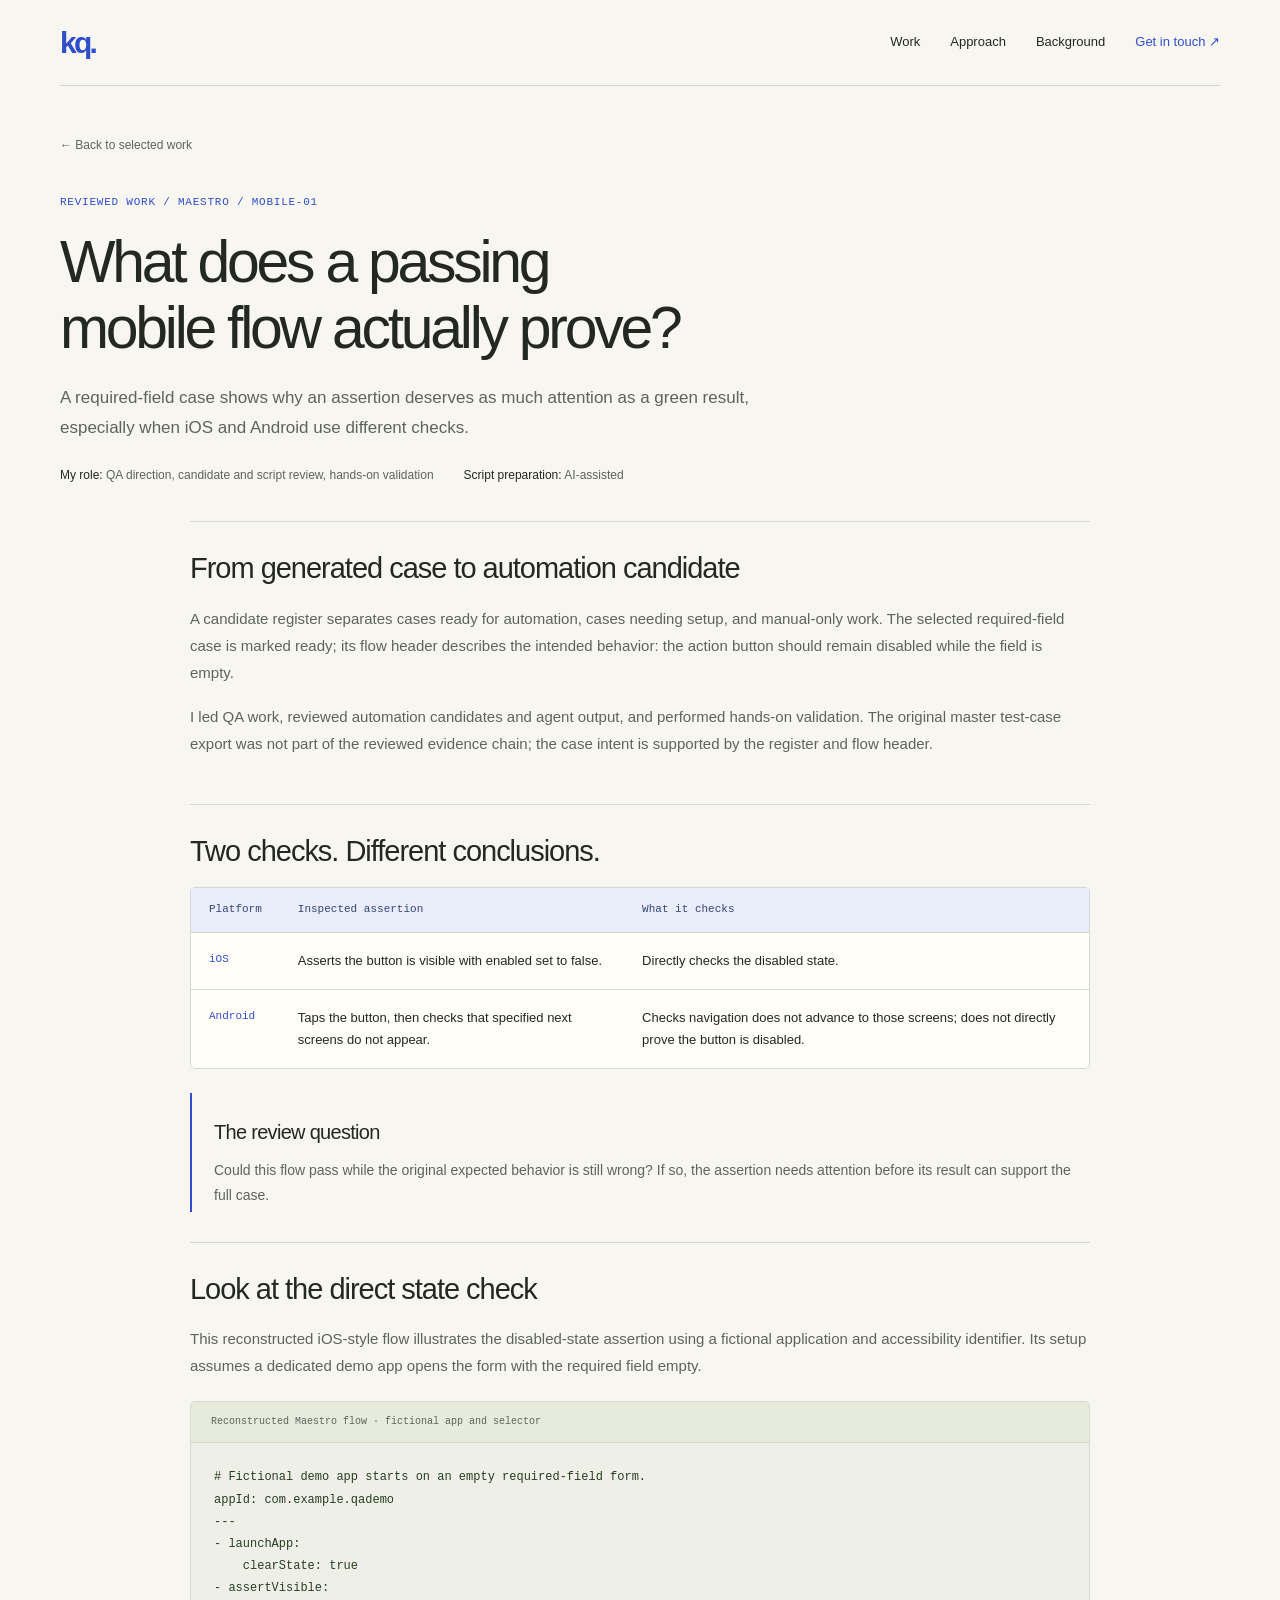
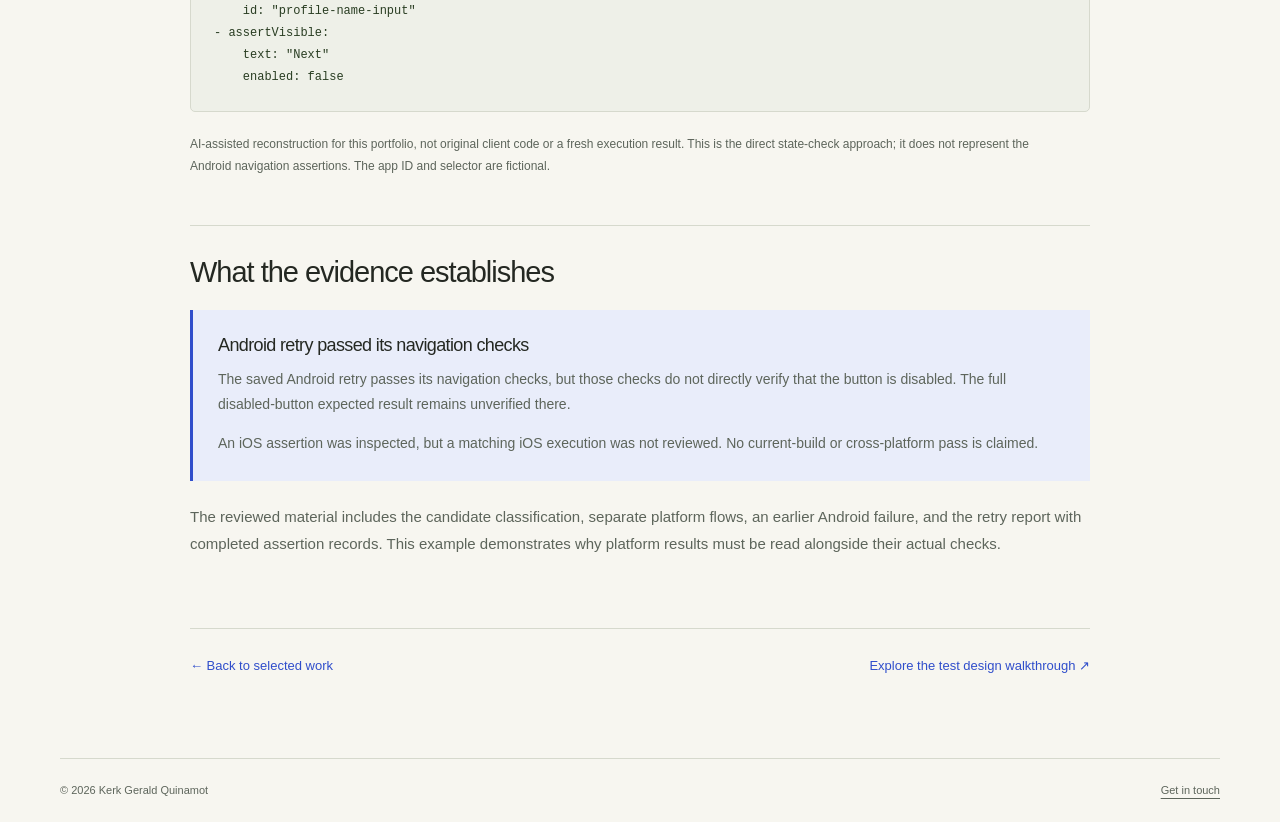
==== maestro.html @ 34e2d907 "Publish visual QA showcase and guided testing walkthrough" ====
<!doctype html><html lang="en"><head><meta charset="utf-8"><meta name="viewport" content="width=device-width,initial-scale=1"><title>Maestro mobile testing | Kerk Gerald Quinamot</title><meta name="description" content="A mobile QA example about automation candidates, platform assertions, and the scope of a saved Android result."><link rel="icon" href="favicon.svg" type="image/svg+xml"><link rel="stylesheet" href="styles.css"><script src="site.js" defer></script></head><body><a class="skip" href="#main">Skip to content</a><header class="topbar"><nav class="nav wrap" aria-label="Main navigation"><a class="brand" href="index.html#top" aria-label="Kerk, homepage">kq.</a><div class="nav-links"><a href="index.html#work">Work</a><a href="index.html#approach">Approach</a><a href="index.html#profile">Background</a><a class="nav-contact" href="index.html#contact">Get in touch ↗</a></div></nav></header>
<main class="wrap" id="main"><header class="detail-hero"><a class="back" href="index.html#work">← Back to selected work</a><p class="eyebrow">Reviewed work / Maestro / MOBILE-01</p><h1>What does a passing<br>mobile flow actually prove?</h1><p class="detail-intro">A required-field case shows why an assertion deserves as much attention as a green result, especially when iOS and Android use different checks.</p><div class="detail-meta"><span><strong>My role:</strong> QA direction, candidate and script review, hands-on validation</span><span><strong>Script preparation:</strong> AI-assisted</span></div></header>
<div class="detail-body">
<section class="case-section"><h2>From generated case to automation candidate</h2><p>A candidate register separates cases ready for automation, cases needing setup, and manual-only work. The selected required-field case is marked ready; its flow header describes the intended behavior: the action button should remain disabled while the field is empty.</p><p>I led QA work, reviewed automation candidates and agent output, and performed hands-on validation. The original master test-case export was not part of the reviewed evidence chain; the case intent is supported by the register and flow header.</p></section>
<section class="case-section"><h2>Two checks. Different conclusions.</h2><div class="table-scroll" tabindex="0" role="region" aria-label="Platform assertion comparison"><table><thead><tr><th>Platform</th><th>Inspected assertion</th><th>What it checks</th></tr></thead><tbody><tr><td>iOS</td><td>Asserts the button is visible with enabled set to false.</td><td>Directly checks the disabled state.</td></tr><tr><td>Android</td><td>Taps the button, then checks that specified next screens do not appear.</td><td>Checks navigation does not advance to those screens; does not directly prove the button is disabled.</td></tr></tbody></table></div><div class="annotation"><h3>The review question</h3><p>Could this flow pass while the original expected behavior is still wrong? If so, the assertion needs attention before its result can support the full case.</p></div></section>
<section class="case-section"><h2>Look at the direct state check</h2><p>This reconstructed iOS-style flow illustrates the disabled-state assertion using a fictional application and accessibility identifier. Its setup assumes a dedicated demo app opens the form with the required field empty.</p><div class="code-block"><div class="code-label">Reconstructed Maestro flow · fictional app and selector</div><pre tabindex="0" aria-label="Reconstructed Maestro disabled state example"><code># Fictional demo app starts on an empty required-field form.
appId: com.example.qademo
---
- launchApp:
    clearState: true
- assertVisible:
    id: "profile-name-input"
- assertVisible:
    text: "Next"
    enabled: false</code></pre></div><p class="note">AI-assisted reconstruction for this portfolio, not original client code or a fresh execution result. This is the direct state-check approach; it does not represent the Android navigation assertions. The app ID and selector are fictional.</p></section>
<section class="case-section"><h2>What the evidence establishes</h2><div class="result-box"><h3>Android retry passed its navigation checks</h3><p>The saved Android retry passes its navigation checks, but those checks do not directly verify that the button is disabled. The full disabled-button expected result remains unverified there.</p><p>An iOS assertion was inspected, but a matching iOS execution was not reviewed. No current-build or cross-platform pass is claimed.</p></div><p>The reviewed material includes the candidate classification, separate platform flows, an earlier Android failure, and the retry report with completed assertion records. This example demonstrates why platform results must be read alongside their actual checks.</p></section>
<div class="related"><a href="index.html#work">← Back to selected work</a><a href="test-design.html">Explore the test design walkthrough ↗</a></div>
</div></main><footer class="wrap footer detail-footer"><span>© 2026 Kerk Gerald Quinamot</span><a href="index.html#contact">Get in touch</a></footer></body></html>
---- styles.css ----
@charset "UTF-8";
:root{--paper:#f7f6f0;--white:#fffef9;--ink:#242822;--sub:#5d655b;--line:#d6d9cd;--blue:#304ecb;--wash:#e9edfa;--sage:#e8edde;--mono:ui-monospace,SFMono-Regular,Consolas,monospace}
*{box-sizing:border-box}html{scroll-padding-top:100px}body{margin:0;background:var(--paper);color:var(--ink);font-family:Arial,Helvetica,sans-serif;font-size:16px;line-height:1.6;-webkit-font-smoothing:antialiased}a{color:inherit;text-decoration:none}button{font:inherit}a,button{-webkit-tap-highlight-color:transparent}a:focus-visible,button:focus-visible,[tabindex]:focus-visible{outline:3px solid var(--blue);outline-offset:5px}h1,h2,h3,h4,p{margin:0}h1,h2,h3,h4{font-weight:500;line-height:1.12;letter-spacing:-.035em}p{color:var(--sub)}a:hover{color:var(--blue)}.wrap{width:min(1160px,calc(100% - 96px));margin:auto}.skip{position:fixed;top:-80px;left:16px;background:var(--blue);color:#fff;padding:12px;z-index:99}.skip:focus{top:12px}.topbar{position:sticky;top:0;z-index:10;background:rgba(247,246,240,.97)}.nav{min-height:86px;display:flex;align-items:center;justify-content:space-between;border-bottom:1px solid var(--line);gap:30px}.brand{color:var(--blue);font-size:30px;font-weight:bold;letter-spacing:-.09em}.nav-links{display:flex;align-items:center;gap:30px;font-size:13px}.nav-links a{padding:10px 0}.nav-links .nav-contact{color:var(--blue)}.eyebrow{font-family:var(--mono);font-size:11px;letter-spacing:.07em;text-transform:uppercase;color:var(--blue);line-height:1.7}.section{padding:80px 0;border-top:1px solid var(--line)}.hero{padding:68px 0 57px}.hero-grid{display:grid;grid-template-columns:1.2fr 1fr;align-items:center;gap:65px}.hero h1{font-size:clamp(50px,5.3vw,76px);letter-spacing:-.065em;line-height:1.02;margin:23px 0}.hero h1 em{font-style:normal;color:var(--blue)}.hero-intro{font-size:17px;max-width:480px;line-height:1.75}.hero-links{display:flex;gap:25px;align-items:center;flex-wrap:wrap;margin-top:30px}.button{display:inline-flex;align-items:center;justify-content:center;gap:24px;background:var(--blue);color:#fff;border:1px solid var(--blue);padding:13px 19px;border-radius:4px;font-size:13px;transition:background .18s,transform .18s}.button:hover{color:white;background:#243cab;transform:translateY(-2px)}.text-link{font-size:13px;text-decoration:underline;text-underline-offset:5px}.hero-footer{display:flex;gap:22px;margin-top:52px;font-size:12px;color:var(--sub)}.hero-footer span+span:before{content:"/";margin-right:22px;color:#a5ab9a}.inspection{background:var(--sage);border:1px solid #d6ddca;border-radius:8px;padding:25px}.inspection-top{display:flex;justify-content:space-between;font:10px/1.6 var(--mono);text-transform:uppercase;letter-spacing:.04em;color:var(--sub);margin-bottom:23px}.mock-form{background:var(--white);padding:26px;border:1px solid #dce0d3;border-radius:5px;box-shadow:0 12px 24px #25310b08}.mock-form h3{font-size:21px;margin-bottom:22px}.mock-label{font-size:11px;color:var(--sub);margin-bottom:6px}.mock-input{padding:11px 12px;border:1px solid #939e85;border-radius:3px;font-size:14px;display:flex;justify-content:space-between;gap:10px;background:#fff}.mock-input .cursor{color:var(--blue)}.mock-meta{display:flex;justify-content:space-between;font:10px/1.6 var(--mono);color:var(--sub);margin-top:8px;gap:10px}.mock-save{display:inline-block;margin-top:23px;background:#e9edde;color:#4e5946;padding:7px 20px;font-size:12px;border-radius:3px}.margin-note{display:flex;align-items:flex-start;gap:14px;margin-top:20px;color:var(--blue);font-size:13px;line-height:1.55}.note-mark{font:20px/1 var(--mono)}.inspection-foot{display:flex;justify-content:space-between;gap:15px;border-top:1px solid #cbd4be;padding-top:15px;margin-top:22px;font:10px/1.6 var(--mono);color:#59634f}.section-head{display:flex;justify-content:space-between;align-items:flex-end;gap:50px;margin-bottom:34px}.section-head h2{font-size:42px;letter-spacing:-.055em;margin-top:12px}.section-head>p{font-size:14px;max-width:320px;line-height:1.75}.work-feature{display:grid;grid-template-columns:1.1fr 1fr;border:1px solid var(--line);background:var(--white);border-radius:6px;overflow:hidden}.work-visual{padding:38px;background:var(--wash);display:flex;flex-direction:column;justify-content:center;min-height:300px}.artifact-header{display:flex;justify-content:space-between;gap:20px;font:10px/1.6 var(--mono);color:var(--blue);margin-bottom:28px}.case-mini{background:var(--white);border:1px solid #d1d8ef;border-radius:4px;overflow:hidden}.case-mini>div{display:grid;grid-template-columns:50px 1fr 65px;gap:14px;padding:15px 18px;border-bottom:1px solid #e4e7ef;font-size:12px;align-items:center}.case-mini>div:last-child{border-bottom:0}.case-mini .mini-head{font:10px/1.6 var(--mono);color:var(--sub);background:#f4f5fc}.case-mini .focus-row{background:#f1f3fc}.case-mini .case-no{font:10px var(--mono);color:var(--blue)}.case-mini .case-kind{font-size:10px;color:var(--sub)}.preview-caption{font-size:11px;color:#57648c;margin-top:16px}.work-description{padding:36px 38px;display:flex;flex-direction:column;align-items:flex-start}.work-description h3{font-size:31px;margin:14px 0 17px}.work-description>p:not(.eyebrow){font-size:14px;line-height:1.8}.work-description .card-link{margin-top:25px}.card-link{display:inline-flex;gap:24px;align-items:center;font-size:13px;color:var(--blue);padding:8px 0;border-bottom:1px solid currentColor}.card-link span{transition:transform .18s}.card-link:hover span{transform:translateX(5px)}.supporting-grid{display:grid;grid-template-columns:1fr 1fr;gap:25px;margin-top:25px}.work-card{background:var(--white);border:1px solid var(--line);border-radius:6px;overflow:hidden}.work-card .work-description{padding:28px 30px}.work-card h3{font-size:27px}.code-preview{padding:28px 30px;background:#eaedde;min-height:186px;display:flex;flex-direction:column;justify-content:center;overflow:hidden}.code-preview.blue{background:#e9edf6}.code-preview .eyebrow{font-size:10px;margin-bottom:17px}.code-line{font:12px/1.9 var(--mono);color:#34412d;overflow-wrap:anywhere}.code-line .syntax{color:var(--blue)}.code-line.indent{padding-left:20px}.small-tag{font:10px/1.5 var(--mono);color:var(--sub);border:1px solid var(--line);padding:5px 8px;display:inline-block;margin-top:18px}.approach-layout{display:grid;grid-template-columns:1fr 1.2fr;gap:100px}.approach-layout h2{font-size:42px;margin-top:14px;max-width:370px}.approach-layout>div>p:not(.eyebrow){margin-top:22px;font-size:15px;line-height:1.8}.practice-item{padding:21px 0;border-bottom:1px solid var(--line);display:grid;grid-template-columns:28px 1fr;gap:20px}.practice-item:first-child{padding-top:0}.practice-item .number{font:11px/1.8 var(--mono);color:var(--blue)}.practice-item h3{font-size:20px;margin-bottom:9px}.practice-item p{font-size:14px}.tool-line{margin-top:24px;font-size:12px;color:var(--sub);line-height:1.9}.tool-line strong{font-weight:500;color:var(--ink)}.background-grid{display:grid;grid-template-columns:1fr 1.2fr;gap:100px}.background-grid h2{font-size:42px;margin-top:13px}.background-grid>div>p:not(.eyebrow){font-size:15px;line-height:1.8;margin-top:20px;max-width:370px}.facts{margin:0}.facts>div{padding:19px 0;border-bottom:1px solid var(--line);display:grid;grid-template-columns:125px 1fr;gap:20px}.facts>div:first-child{padding-top:0}.facts dt{font:10px/1.7 var(--mono);color:var(--sub);text-transform:uppercase}.facts dd{margin:0;font-size:14px}.contact{padding:65px 0 35px}.contact-grid{display:flex;justify-content:space-between;align-items:center;gap:50px}.contact h2{font-size:44px;margin:12px 0 17px}.contact p{font-size:14px;max-width:420px}.email{font-size:21px;color:var(--blue);text-decoration:underline;text-underline-offset:8px;overflow-wrap:anywhere}.footer{border-top:1px solid var(--line);padding:23px 0;margin-top:55px;display:flex;justify-content:space-between;gap:30px;font-size:11px;color:var(--sub)}.footer a{text-decoration:underline;text-underline-offset:4px}.anchor{display:block;scroll-margin-top:100px}.enter{animation:enter .5s ease both}@keyframes enter{from{opacity:.6;transform:translateY(12px)}to{opacity:1;transform:none}}
.hero .eyebrow{font-size:12px;letter-spacing:.025em}
/* Detail pages use the same identity, with room for the work itself. */
.detail-hero{padding:45px 0 36px}.back{font-size:12px;color:var(--sub);display:inline-block;margin-bottom:38px}.detail-hero h1{font-size:clamp(38px,4.6vw,62px);max-width:850px;letter-spacing:-.055em;margin:17px 0 22px}.detail-intro{font-size:17px;max-width:760px;line-height:1.75}.detail-meta{display:flex;gap:30px;flex-wrap:wrap;margin-top:24px;font-size:12px;color:var(--sub)}.detail-meta strong{font-weight:500;color:var(--ink)}.walk-nav{display:flex;gap:0;border:1px solid var(--line);border-radius:5px;overflow:hidden;margin:12px 0 30px;background:var(--white)}.walk-nav a{flex:1;padding:15px 14px;font-size:12px;line-height:1.5;border-right:1px solid var(--line)}.walk-nav a:last-child{border:0}.walk-nav .step-no{display:block;font:10px/1.6 var(--mono);color:var(--sub);margin-bottom:5px}.walk-nav a[aria-current="step"]{background:var(--blue);color:#fff}.walk-nav a[aria-current="step"] .step-no{color:#dce3ff}.walk-nav a:hover{background:#e8ecf8;color:var(--blue)}.walk-stage{padding:33px 0 42px;border-top:1px solid var(--line);scroll-margin-top:105px}.walk-stage h2{font-size:33px;margin:12px 0 24px}.walk-stage>p{max-width:800px;font-size:15px;line-height:1.8;margin-bottom:24px}.walk-grid{display:grid;grid-template-columns:1fr 1fr;gap:38px;align-items:start}.artifact{border:1px solid var(--line);background:var(--white);border-radius:5px;padding:28px}.artifact h3{font-size:22px;margin:12px 0 17px}.artifact p,.artifact li{font-size:14px;line-height:1.8}.artifact ul{margin:14px 0 0;padding-left:20px}.artifact li+li{margin-top:10px}.annotation{border-left:2px solid var(--blue);padding:4px 0 4px 22px;margin-top:24px}.annotation h3{font-size:18px;margin-bottom:12px}.annotation p{font-size:14px;line-height:1.8}.risk-list{list-style:none;margin:0;padding:0}.risk-list li{padding:20px 0;border-top:1px solid var(--line);display:grid;grid-template-columns:110px 1fr;gap:30px}.risk-list strong{font-size:13px;font-weight:500;color:var(--blue)}.risk-list p{font-size:14px;line-height:1.8}.table-scroll{overflow-x:auto;border:1px solid var(--line);border-radius:5px;background:var(--white)}table{border-collapse:collapse;width:100%;text-align:left;min-width:600px;font-size:13px}th{padding:13px 18px;background:#e9edfa;color:#354477;font:11px/1.6 var(--mono);border-bottom:1px solid var(--line)}td{padding:17px 18px;border-bottom:1px solid var(--line);vertical-align:top;line-height:1.7}tr:last-child td{border-bottom:0}td:first-child{font:11px/1.8 var(--mono);color:var(--blue)}.code-block{background:#eef0e8;border:1px solid var(--line);border-radius:5px;overflow:hidden;margin:22px 0}.code-label{font:10px/1.6 var(--mono);padding:12px 20px;border-bottom:1px solid var(--line);color:var(--sub);background:#e6ebdc}.code-block pre{font:12px/1.85 var(--mono);padding:23px;margin:0;overflow:auto;color:#293d22}.code-block pre code{font:inherit}.note{font-size:12px!important;color:var(--sub);line-height:1.8;max-width:850px}.walk-controls{display:flex;justify-content:space-between;align-items:center;gap:20px;border-top:1px solid var(--line);padding:24px 0}.walk-controls[hidden],.walk-stage[hidden]{display:none}.walk-controls button{cursor:pointer}.walk-controls button:disabled{opacity:.45;cursor:default;transform:none}.walk-controls .previous{background:transparent;color:var(--blue)}.step-status{font:11px var(--mono);color:var(--sub)}.detail-body{max-width:900px;margin:0 auto;padding-bottom:30px}.case-section{padding:30px 0;border-top:1px solid var(--line)}.case-section h2{font-size:29px;margin-bottom:20px}.case-section>p{font-size:15px;line-height:1.8;margin-bottom:17px}.case-section h3{font-size:20px;margin:24px 0 14px}.case-section ul{color:var(--sub);font-size:14px;line-height:1.8;padding-left:20px}.result-box{padding:25px;background:var(--wash);border-left:3px solid var(--blue);margin:22px 0}.result-box h3{font-size:18px;margin:0 0 12px}.result-box p{font-size:14px;line-height:1.8}.result-box p+p{margin-top:13px}.related{display:flex;justify-content:space-between;gap:25px;flex-wrap:wrap;border-top:1px solid var(--line);padding:27px 0;margin-top:24px}.related a{font-size:13px;color:var(--blue)}.detail-footer{margin-top:24px}.labelled-list{margin:0}.labelled-list>div{display:grid;grid-template-columns:120px 1fr;gap:20px;padding:14px 0;border-bottom:1px solid var(--line)}.labelled-list dt{font-size:12px;color:var(--blue)}.labelled-list dd{margin:0;font-size:14px;color:var(--sub);line-height:1.8}
@media(max-width:900px){.wrap{width:calc(100% - 56px)}.hero-grid{gap:30px}.hero h1{font-size:55px}.inspection{padding:20px}.mock-form{padding:20px}.approach-layout,.background-grid{gap:45px}.work-visual{padding:25px}.work-description{padding:28px}.email{font-size:18px}.nav-links{gap:20px}}
@media(max-width:650px){html{scroll-padding-top:95px}.wrap{width:calc(100% - 36px)}.nav{min-height:77px;gap:20px}.brand{font-size:27px}.nav-links{gap:16px;font-size:11px}.nav-links .nav-contact{display:none}.hero{padding:38px 0}.hero-grid{grid-template-columns:1fr;gap:33px}.hero h1{font-size:51px;max-width:450px;margin:19px 0}.hero-intro{font-size:15px}.hero-links{margin-top:24px;gap:22px}.hero-footer{margin-top:28px;flex-wrap:wrap;gap:10px 16px;font-size:11px}.hero-footer span+span:before{margin-right:16px}.inspection{padding:20px}.mock-form{padding:22px}.section{padding:46px 0}.section-head{display:block;margin-bottom:25px}.section-head h2,.approach-layout h2,.background-grid h2{font-size:34px}.section-head>p{margin-top:18px;max-width:100%}.work-feature,.supporting-grid,.approach-layout,.background-grid,.walk-grid{grid-template-columns:1fr}.work-visual{padding:23px;min-height:250px}.work-description{padding:25px}.work-description h3{font-size:27px}.case-mini>div{grid-template-columns:38px 1fr 56px;padding:12px;gap:8px;font-size:11px}.supporting-grid{gap:20px;margin-top:20px}.code-preview{min-height:168px;padding:25px}.work-card .work-description{padding:25px}.approach-layout,.background-grid{gap:30px}.practice-item{gap:15px}.facts>div{grid-template-columns:100px 1fr;gap:15px}.contact{padding:45px 0 24px}.contact-grid{display:block}.contact h2{font-size:37px}.contact-grid>div+div{margin-top:28px}.email{font-size:clamp(14px,4.5vw,21px)}.footer{margin-top:37px;font-size:10px;gap:20px}.detail-hero{padding-top:25px}.back{margin-bottom:27px}.detail-hero h1{font-size:39px}.detail-intro{font-size:15px}.detail-meta{gap:10px}.walk-nav{flex-wrap:wrap}.walk-nav a{flex:1 1 33%;padding:11px;font-size:11px;border-bottom:1px solid var(--line)}.walk-nav a:nth-child(3){border-right:0}.walk-nav a:nth-child(n+4){border-bottom:0}.walk-stage h2{font-size:28px}.walk-stage{padding-top:22px}.walk-grid{gap:24px}.artifact{padding:22px}.risk-list li{grid-template-columns:1fr;gap:8px}.code-block pre{padding:17px;font-size:11px}.walk-controls{gap:8px}.walk-controls .button{padding:11px 14px;font-size:12px;gap:8px}.step-status{font-size:10px}.case-section h2{font-size:27px}.labelled-list>div{grid-template-columns:1fr;gap:6px}.result-box{padding:21px}.related{gap:18px}}
@media(prefers-reduced-motion:reduce){*,*:before,*:after{animation:none!important;transition:none!important;scroll-behavior:auto!important}}
@media print{.topbar,.walk-controls,.walk-nav,.hero-links,.back,.related{display:none!important}.wrap{width:100%}.walk-stage[hidden]{display:block!important}.section{padding:25px 0}.enter{animation:none}body{background:white}.work-feature,.work-card,.artifact,.case-section{break-inside:avoid}}
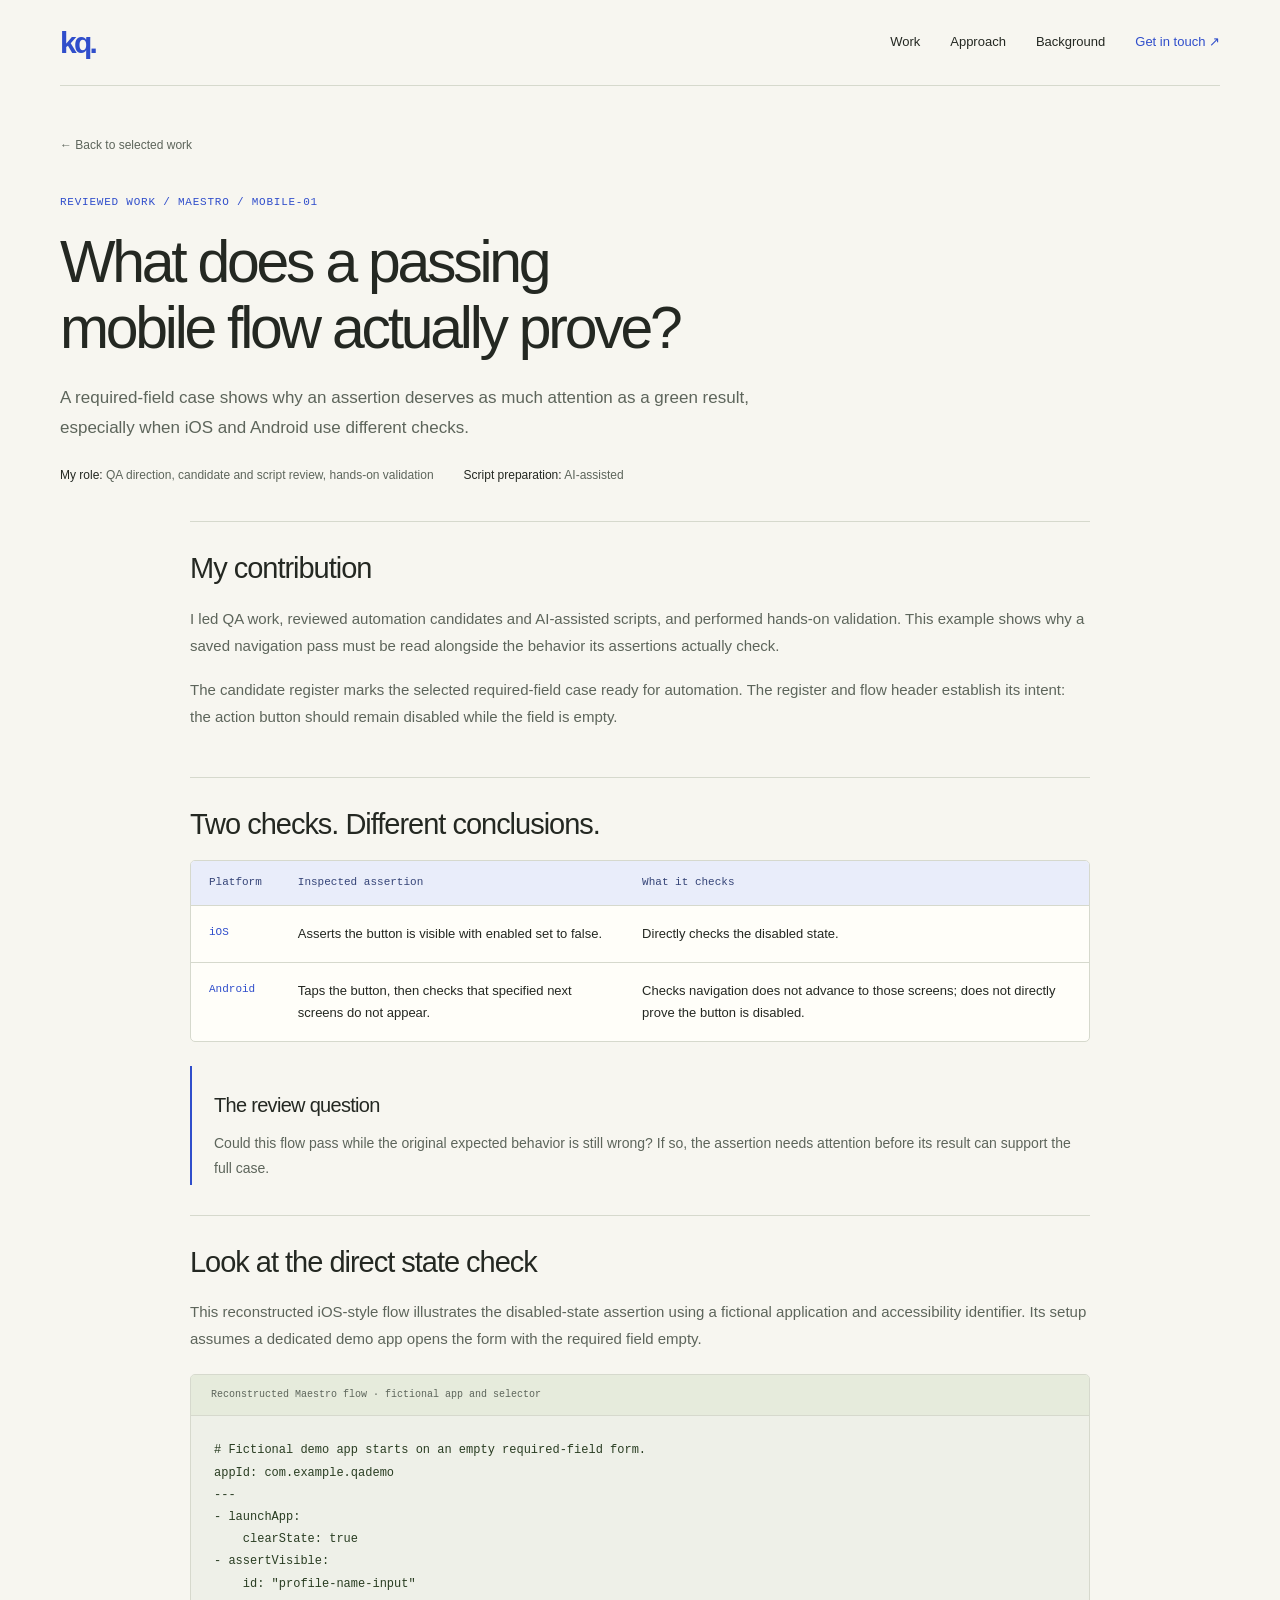
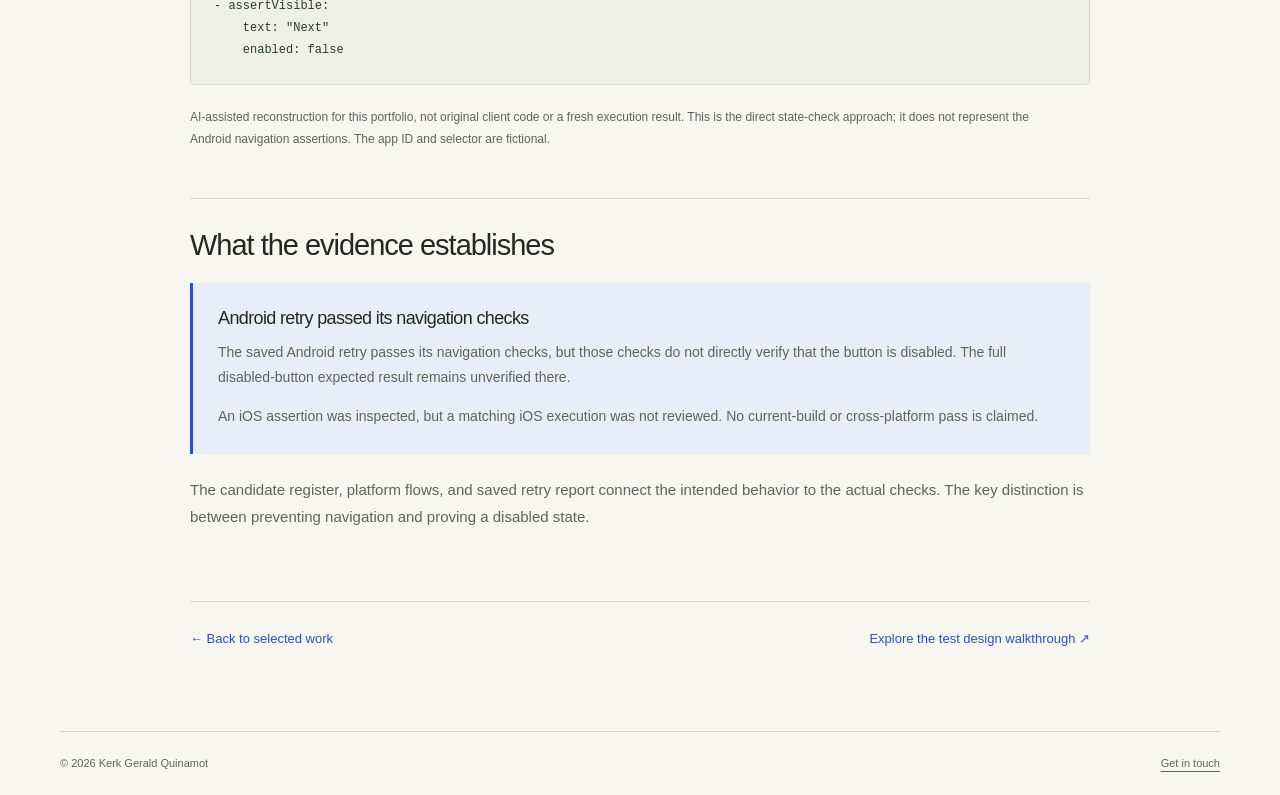
==== commit b9a1db83: "Clarify QA contributions and add chat requirements review workflow" ====
--- a/maestro.html
+++ b/maestro.html
@@ -1,7 +1,7 @@
 <!doctype html><html lang="en"><head><meta charset="utf-8"><meta name="viewport" content="width=device-width,initial-scale=1"><title>Maestro mobile testing | Kerk Gerald Quinamot</title><meta name="description" content="A mobile QA example about automation candidates, platform assertions, and the scope of a saved Android result."><link rel="icon" href="favicon.svg" type="image/svg+xml"><link rel="stylesheet" href="styles.css"><script src="site.js" defer></script></head><body><a class="skip" href="#main">Skip to content</a><header class="topbar"><nav class="nav wrap" aria-label="Main navigation"><a class="brand" href="index.html#top" aria-label="Kerk, homepage">kq.</a><div class="nav-links"><a href="index.html#work">Work</a><a href="index.html#approach">Approach</a><a href="index.html#profile">Background</a><a class="nav-contact" href="index.html#contact">Get in touch ↗</a></div></nav></header>
 <main class="wrap" id="main"><header class="detail-hero"><a class="back" href="index.html#work">← Back to selected work</a><p class="eyebrow">Reviewed work / Maestro / MOBILE-01</p><h1>What does a passing<br>mobile flow actually prove?</h1><p class="detail-intro">A required-field case shows why an assertion deserves as much attention as a green result, especially when iOS and Android use different checks.</p><div class="detail-meta"><span><strong>My role:</strong> QA direction, candidate and script review, hands-on validation</span><span><strong>Script preparation:</strong> AI-assisted</span></div></header>
 <div class="detail-body">
-<section class="case-section"><h2>From generated case to automation candidate</h2><p>A candidate register separates cases ready for automation, cases needing setup, and manual-only work. The selected required-field case is marked ready; its flow header describes the intended behavior: the action button should remain disabled while the field is empty.</p><p>I led QA work, reviewed automation candidates and agent output, and performed hands-on validation. The original master test-case export was not part of the reviewed evidence chain; the case intent is supported by the register and flow header.</p></section>
+<section class="case-section"><h2>My contribution</h2><p>I led QA work, reviewed automation candidates and AI-assisted scripts, and performed hands-on validation. This example shows why a saved navigation pass must be read alongside the behavior its assertions actually check.</p><p>The candidate register marks the selected required-field case ready for automation. The register and flow header establish its intent: the action button should remain disabled while the field is empty.</p></section>
 <section class="case-section"><h2>Two checks. Different conclusions.</h2><div class="table-scroll" tabindex="0" role="region" aria-label="Platform assertion comparison"><table><thead><tr><th>Platform</th><th>Inspected assertion</th><th>What it checks</th></tr></thead><tbody><tr><td>iOS</td><td>Asserts the button is visible with enabled set to false.</td><td>Directly checks the disabled state.</td></tr><tr><td>Android</td><td>Taps the button, then checks that specified next screens do not appear.</td><td>Checks navigation does not advance to those screens; does not directly prove the button is disabled.</td></tr></tbody></table></div><div class="annotation"><h3>The review question</h3><p>Could this flow pass while the original expected behavior is still wrong? If so, the assertion needs attention before its result can support the full case.</p></div></section>
 <section class="case-section"><h2>Look at the direct state check</h2><p>This reconstructed iOS-style flow illustrates the disabled-state assertion using a fictional application and accessibility identifier. Its setup assumes a dedicated demo app opens the form with the required field empty.</p><div class="code-block"><div class="code-label">Reconstructed Maestro flow · fictional app and selector</div><pre tabindex="0" aria-label="Reconstructed Maestro disabled state example"><code># Fictional demo app starts on an empty required-field form.
 appId: com.example.qademo
@@ -13,6 +13,6 @@
 - assertVisible:
     text: "Next"
     enabled: false</code></pre></div><p class="note">AI-assisted reconstruction for this portfolio, not original client code or a fresh execution result. This is the direct state-check approach; it does not represent the Android navigation assertions. The app ID and selector are fictional.</p></section>
-<section class="case-section"><h2>What the evidence establishes</h2><div class="result-box"><h3>Android retry passed its navigation checks</h3><p>The saved Android retry passes its navigation checks, but those checks do not directly verify that the button is disabled. The full disabled-button expected result remains unverified there.</p><p>An iOS assertion was inspected, but a matching iOS execution was not reviewed. No current-build or cross-platform pass is claimed.</p></div><p>The reviewed material includes the candidate classification, separate platform flows, an earlier Android failure, and the retry report with completed assertion records. This example demonstrates why platform results must be read alongside their actual checks.</p></section>
+<section class="case-section"><h2>What the evidence establishes</h2><div class="result-box"><h3>Android retry passed its navigation checks</h3><p>The saved Android retry passes its navigation checks, but those checks do not directly verify that the button is disabled. The full disabled-button expected result remains unverified there.</p><p>An iOS assertion was inspected, but a matching iOS execution was not reviewed. No current-build or cross-platform pass is claimed.</p></div><p>The candidate register, platform flows, and saved retry report connect the intended behavior to the actual checks. The key distinction is between preventing navigation and proving a disabled state.</p></section>
 <div class="related"><a href="index.html#work">← Back to selected work</a><a href="test-design.html">Explore the test design walkthrough ↗</a></div>
 </div></main><footer class="wrap footer detail-footer"><span>© 2026 Kerk Gerald Quinamot</span><a href="index.html#contact">Get in touch</a></footer></body></html>
--- a/styles.css
+++ b/styles.css
@@ -1,7 +1,8 @@
 @charset "UTF-8";
 :root{--paper:#f7f6f0;--white:#fffef9;--ink:#242822;--sub:#5d655b;--line:#d6d9cd;--blue:#304ecb;--wash:#e9edfa;--sage:#e8edde;--mono:ui-monospace,SFMono-Regular,Consolas,monospace}
 *{box-sizing:border-box}html{scroll-padding-top:100px}body{margin:0;background:var(--paper);color:var(--ink);font-family:Arial,Helvetica,sans-serif;font-size:16px;line-height:1.6;-webkit-font-smoothing:antialiased}a{color:inherit;text-decoration:none}button{font:inherit}a,button{-webkit-tap-highlight-color:transparent}a:focus-visible,button:focus-visible,[tabindex]:focus-visible{outline:3px solid var(--blue);outline-offset:5px}h1,h2,h3,h4,p{margin:0}h1,h2,h3,h4{font-weight:500;line-height:1.12;letter-spacing:-.035em}p{color:var(--sub)}a:hover{color:var(--blue)}.wrap{width:min(1160px,calc(100% - 96px));margin:auto}.skip{position:fixed;top:-80px;left:16px;background:var(--blue);color:#fff;padding:12px;z-index:99}.skip:focus{top:12px}.topbar{position:sticky;top:0;z-index:10;background:rgba(247,246,240,.97)}.nav{min-height:86px;display:flex;align-items:center;justify-content:space-between;border-bottom:1px solid var(--line);gap:30px}.brand{color:var(--blue);font-size:30px;font-weight:bold;letter-spacing:-.09em}.nav-links{display:flex;align-items:center;gap:30px;font-size:13px}.nav-links a{padding:10px 0}.nav-links .nav-contact{color:var(--blue)}.eyebrow{font-family:var(--mono);font-size:11px;letter-spacing:.07em;text-transform:uppercase;color:var(--blue);line-height:1.7}.section{padding:80px 0;border-top:1px solid var(--line)}.hero{padding:68px 0 57px}.hero-grid{display:grid;grid-template-columns:1.2fr 1fr;align-items:center;gap:65px}.hero h1{font-size:clamp(50px,5.3vw,76px);letter-spacing:-.065em;line-height:1.02;margin:23px 0}.hero h1 em{font-style:normal;color:var(--blue)}.hero-intro{font-size:17px;max-width:480px;line-height:1.75}.hero-links{display:flex;gap:25px;align-items:center;flex-wrap:wrap;margin-top:30px}.button{display:inline-flex;align-items:center;justify-content:center;gap:24px;background:var(--blue);color:#fff;border:1px solid var(--blue);padding:13px 19px;border-radius:4px;font-size:13px;transition:background .18s,transform .18s}.button:hover{color:white;background:#243cab;transform:translateY(-2px)}.text-link{font-size:13px;text-decoration:underline;text-underline-offset:5px}.hero-footer{display:flex;gap:22px;margin-top:52px;font-size:12px;color:var(--sub)}.hero-footer span+span:before{content:"/";margin-right:22px;color:#a5ab9a}.inspection{background:var(--sage);border:1px solid #d6ddca;border-radius:8px;padding:25px}.inspection-top{display:flex;justify-content:space-between;font:10px/1.6 var(--mono);text-transform:uppercase;letter-spacing:.04em;color:var(--sub);margin-bottom:23px}.mock-form{background:var(--white);padding:26px;border:1px solid #dce0d3;border-radius:5px;box-shadow:0 12px 24px #25310b08}.mock-form h3{font-size:21px;margin-bottom:22px}.mock-label{font-size:11px;color:var(--sub);margin-bottom:6px}.mock-input{padding:11px 12px;border:1px solid #939e85;border-radius:3px;font-size:14px;display:flex;justify-content:space-between;gap:10px;background:#fff}.mock-input .cursor{color:var(--blue)}.mock-meta{display:flex;justify-content:space-between;font:10px/1.6 var(--mono);color:var(--sub);margin-top:8px;gap:10px}.mock-save{display:inline-block;margin-top:23px;background:#e9edde;color:#4e5946;padding:7px 20px;font-size:12px;border-radius:3px}.margin-note{display:flex;align-items:flex-start;gap:14px;margin-top:20px;color:var(--blue);font-size:13px;line-height:1.55}.note-mark{font:20px/1 var(--mono)}.inspection-foot{display:flex;justify-content:space-between;gap:15px;border-top:1px solid #cbd4be;padding-top:15px;margin-top:22px;font:10px/1.6 var(--mono);color:#59634f}.section-head{display:flex;justify-content:space-between;align-items:flex-end;gap:50px;margin-bottom:34px}.section-head h2{font-size:42px;letter-spacing:-.055em;margin-top:12px}.section-head>p{font-size:14px;max-width:320px;line-height:1.75}.work-feature{display:grid;grid-template-columns:1.1fr 1fr;border:1px solid var(--line);background:var(--white);border-radius:6px;overflow:hidden}.work-visual{padding:38px;background:var(--wash);display:flex;flex-direction:column;justify-content:center;min-height:300px}.artifact-header{display:flex;justify-content:space-between;gap:20px;font:10px/1.6 var(--mono);color:var(--blue);margin-bottom:28px}.case-mini{background:var(--white);border:1px solid #d1d8ef;border-radius:4px;overflow:hidden}.case-mini>div{display:grid;grid-template-columns:50px 1fr 65px;gap:14px;padding:15px 18px;border-bottom:1px solid #e4e7ef;font-size:12px;align-items:center}.case-mini>div:last-child{border-bottom:0}.case-mini .mini-head{font:10px/1.6 var(--mono);color:var(--sub);background:#f4f5fc}.case-mini .focus-row{background:#f1f3fc}.case-mini .case-no{font:10px var(--mono);color:var(--blue)}.case-mini .case-kind{font-size:10px;color:var(--sub)}.preview-caption{font-size:11px;color:#57648c;margin-top:16px}.work-description{padding:36px 38px;display:flex;flex-direction:column;align-items:flex-start}.work-description h3{font-size:31px;margin:14px 0 17px}.work-description>p:not(.eyebrow){font-size:14px;line-height:1.8}.work-description .card-link{margin-top:25px}.card-link{display:inline-flex;gap:24px;align-items:center;font-size:13px;color:var(--blue);padding:8px 0;border-bottom:1px solid currentColor}.card-link span{transition:transform .18s}.card-link:hover span{transform:translateX(5px)}.supporting-grid{display:grid;grid-template-columns:1fr 1fr;gap:25px;margin-top:25px}.work-card{background:var(--white);border:1px solid var(--line);border-radius:6px;overflow:hidden}.work-card .work-description{padding:28px 30px}.work-card h3{font-size:27px}.code-preview{padding:28px 30px;background:#eaedde;min-height:186px;display:flex;flex-direction:column;justify-content:center;overflow:hidden}.code-preview.blue{background:#e9edf6}.code-preview .eyebrow{font-size:10px;margin-bottom:17px}.code-line{font:12px/1.9 var(--mono);color:#34412d;overflow-wrap:anywhere}.code-line .syntax{color:var(--blue)}.code-line.indent{padding-left:20px}.small-tag{font:10px/1.5 var(--mono);color:var(--sub);border:1px solid var(--line);padding:5px 8px;display:inline-block;margin-top:18px}.approach-layout{display:grid;grid-template-columns:1fr 1.2fr;gap:100px}.approach-layout h2{font-size:42px;margin-top:14px;max-width:370px}.approach-layout>div>p:not(.eyebrow){margin-top:22px;font-size:15px;line-height:1.8}.practice-item{padding:21px 0;border-bottom:1px solid var(--line);display:grid;grid-template-columns:28px 1fr;gap:20px}.practice-item:first-child{padding-top:0}.practice-item .number{font:11px/1.8 var(--mono);color:var(--blue)}.practice-item h3{font-size:20px;margin-bottom:9px}.practice-item p{font-size:14px}.tool-line{margin-top:24px;font-size:12px;color:var(--sub);line-height:1.9}.tool-line strong{font-weight:500;color:var(--ink)}.background-grid{display:grid;grid-template-columns:1fr 1.2fr;gap:100px}.background-grid h2{font-size:42px;margin-top:13px}.background-grid>div>p:not(.eyebrow){font-size:15px;line-height:1.8;margin-top:20px;max-width:370px}.facts{margin:0}.facts>div{padding:19px 0;border-bottom:1px solid var(--line);display:grid;grid-template-columns:125px 1fr;gap:20px}.facts>div:first-child{padding-top:0}.facts dt{font:10px/1.7 var(--mono);color:var(--sub);text-transform:uppercase}.facts dd{margin:0;font-size:14px}.contact{padding:65px 0 35px}.contact-grid{display:flex;justify-content:space-between;align-items:center;gap:50px}.contact h2{font-size:44px;margin:12px 0 17px}.contact p{font-size:14px;max-width:420px}.email{font-size:21px;color:var(--blue);text-decoration:underline;text-underline-offset:8px;overflow-wrap:anywhere}.footer{border-top:1px solid var(--line);padding:23px 0;margin-top:55px;display:flex;justify-content:space-between;gap:30px;font-size:11px;color:var(--sub)}.footer a{text-decoration:underline;text-underline-offset:4px}.anchor{display:block;scroll-margin-top:100px}.enter{animation:enter .5s ease both}@keyframes enter{from{opacity:.6;transform:translateY(12px)}to{opacity:1;transform:none}}
-.hero .eyebrow{font-size:12px;letter-spacing:.025em}
+.hero-identity{display:flex;flex-direction:column;gap:4px}.hero-name{font-size:18px;font-weight:600;line-height:1.4;color:var(--ink)}.hero-role{font-size:17px;line-height:1.4;color:var(--blue)}
+.practice-example{margin-top:16px;padding-left:16px;border-left:2px solid var(--line)}.practice-example strong{display:block;color:var(--ink);font-weight:500;margin-bottom:6px}
 /* Detail pages use the same identity, with room for the work itself. */
 .detail-hero{padding:45px 0 36px}.back{font-size:12px;color:var(--sub);display:inline-block;margin-bottom:38px}.detail-hero h1{font-size:clamp(38px,4.6vw,62px);max-width:850px;letter-spacing:-.055em;margin:17px 0 22px}.detail-intro{font-size:17px;max-width:760px;line-height:1.75}.detail-meta{display:flex;gap:30px;flex-wrap:wrap;margin-top:24px;font-size:12px;color:var(--sub)}.detail-meta strong{font-weight:500;color:var(--ink)}.walk-nav{display:flex;gap:0;border:1px solid var(--line);border-radius:5px;overflow:hidden;margin:12px 0 30px;background:var(--white)}.walk-nav a{flex:1;padding:15px 14px;font-size:12px;line-height:1.5;border-right:1px solid var(--line)}.walk-nav a:last-child{border:0}.walk-nav .step-no{display:block;font:10px/1.6 var(--mono);color:var(--sub);margin-bottom:5px}.walk-nav a[aria-current="step"]{background:var(--blue);color:#fff}.walk-nav a[aria-current="step"] .step-no{color:#dce3ff}.walk-nav a:hover{background:#e8ecf8;color:var(--blue)}.walk-stage{padding:33px 0 42px;border-top:1px solid var(--line);scroll-margin-top:105px}.walk-stage h2{font-size:33px;margin:12px 0 24px}.walk-stage>p{max-width:800px;font-size:15px;line-height:1.8;margin-bottom:24px}.walk-grid{display:grid;grid-template-columns:1fr 1fr;gap:38px;align-items:start}.artifact{border:1px solid var(--line);background:var(--white);border-radius:5px;padding:28px}.artifact h3{font-size:22px;margin:12px 0 17px}.artifact p,.artifact li{font-size:14px;line-height:1.8}.artifact ul{margin:14px 0 0;padding-left:20px}.artifact li+li{margin-top:10px}.annotation{border-left:2px solid var(--blue);padding:4px 0 4px 22px;margin-top:24px}.annotation h3{font-size:18px;margin-bottom:12px}.annotation p{font-size:14px;line-height:1.8}.risk-list{list-style:none;margin:0;padding:0}.risk-list li{padding:20px 0;border-top:1px solid var(--line);display:grid;grid-template-columns:110px 1fr;gap:30px}.risk-list strong{font-size:13px;font-weight:500;color:var(--blue)}.risk-list p{font-size:14px;line-height:1.8}.table-scroll{overflow-x:auto;border:1px solid var(--line);border-radius:5px;background:var(--white)}table{border-collapse:collapse;width:100%;text-align:left;min-width:600px;font-size:13px}th{padding:13px 18px;background:#e9edfa;color:#354477;font:11px/1.6 var(--mono);border-bottom:1px solid var(--line)}td{padding:17px 18px;border-bottom:1px solid var(--line);vertical-align:top;line-height:1.7}tr:last-child td{border-bottom:0}td:first-child{font:11px/1.8 var(--mono);color:var(--blue)}.code-block{background:#eef0e8;border:1px solid var(--line);border-radius:5px;overflow:hidden;margin:22px 0}.code-label{font:10px/1.6 var(--mono);padding:12px 20px;border-bottom:1px solid var(--line);color:var(--sub);background:#e6ebdc}.code-block pre{font:12px/1.85 var(--mono);padding:23px;margin:0;overflow:auto;color:#293d22}.code-block pre code{font:inherit}.note{font-size:12px!important;color:var(--sub);line-height:1.8;max-width:850px}.walk-controls{display:flex;justify-content:space-between;align-items:center;gap:20px;border-top:1px solid var(--line);padding:24px 0}.walk-controls[hidden],.walk-stage[hidden]{display:none}.walk-controls button{cursor:pointer}.walk-controls button:disabled{opacity:.45;cursor:default;transform:none}.walk-controls .previous{background:transparent;color:var(--blue)}.step-status{font:11px var(--mono);color:var(--sub)}.detail-body{max-width:900px;margin:0 auto;padding-bottom:30px}.case-section{padding:30px 0;border-top:1px solid var(--line)}.case-section h2{font-size:29px;margin-bottom:20px}.case-section>p{font-size:15px;line-height:1.8;margin-bottom:17px}.case-section h3{font-size:20px;margin:24px 0 14px}.case-section ul{color:var(--sub);font-size:14px;line-height:1.8;padding-left:20px}.result-box{padding:25px;background:var(--wash);border-left:3px solid var(--blue);margin:22px 0}.result-box h3{font-size:18px;margin:0 0 12px}.result-box p{font-size:14px;line-height:1.8}.result-box p+p{margin-top:13px}.related{display:flex;justify-content:space-between;gap:25px;flex-wrap:wrap;border-top:1px solid var(--line);padding:27px 0;margin-top:24px}.related a{font-size:13px;color:var(--blue)}.detail-footer{margin-top:24px}.labelled-list{margin:0}.labelled-list>div{display:grid;grid-template-columns:120px 1fr;gap:20px;padding:14px 0;border-bottom:1px solid var(--line)}.labelled-list dt{font-size:12px;color:var(--blue)}.labelled-list dd{margin:0;font-size:14px;color:var(--sub);line-height:1.8}
 @media(max-width:900px){.wrap{width:calc(100% - 56px)}.hero-grid{gap:30px}.hero h1{font-size:55px}.inspection{padding:20px}.mock-form{padding:20px}.approach-layout,.background-grid{gap:45px}.work-visual{padding:25px}.work-description{padding:28px}.email{font-size:18px}.nav-links{gap:20px}}
